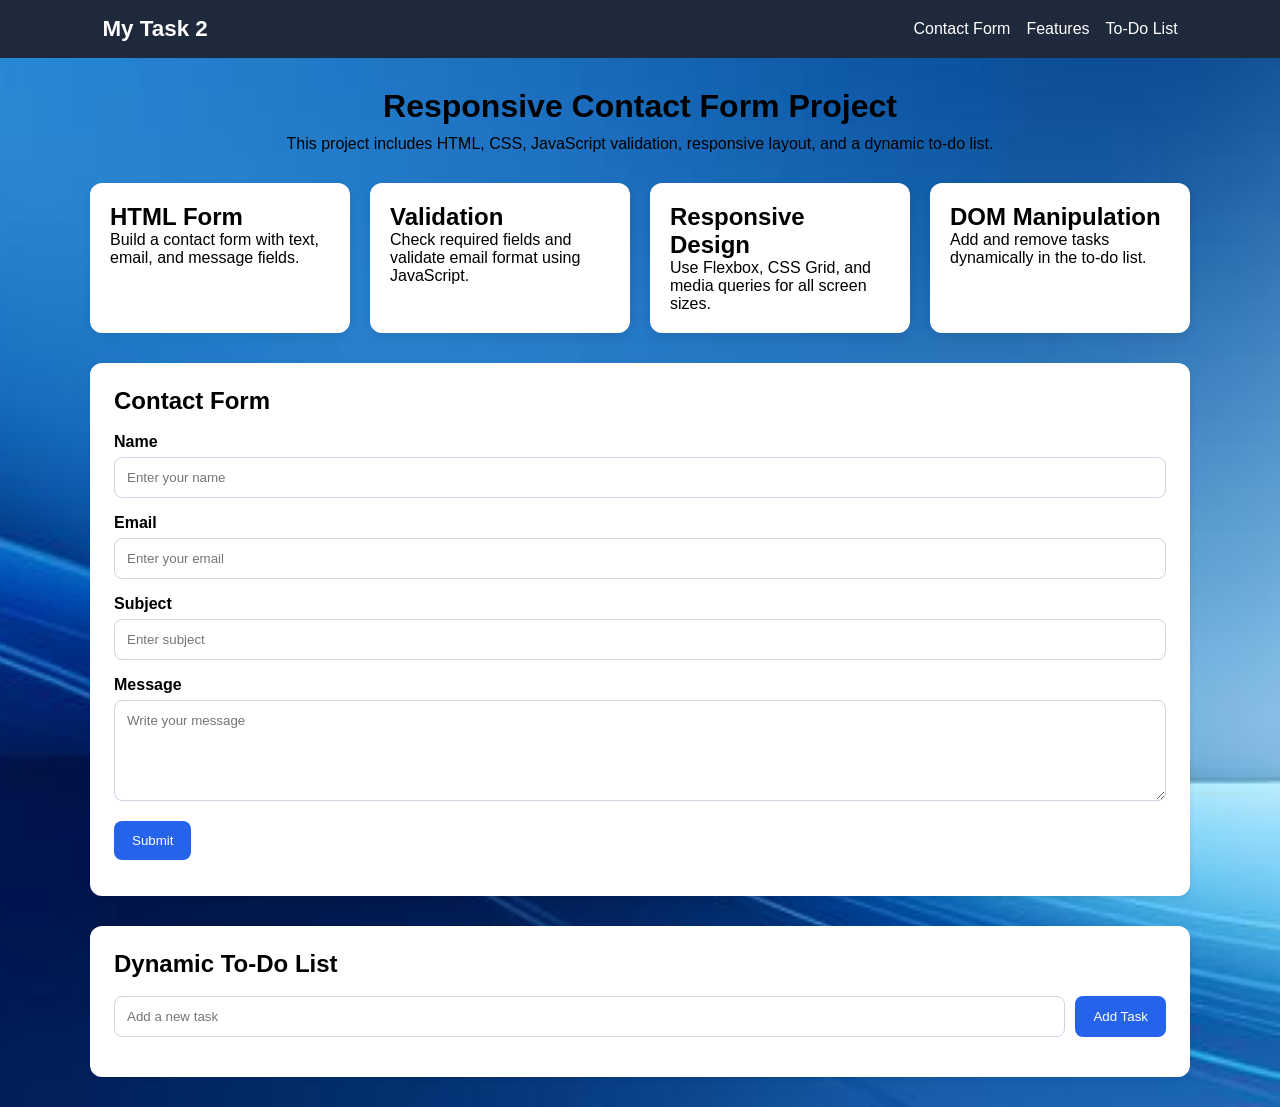
==== index.html @ 902b382a "task-2 apex-planet-internship-task-2" ====
<!DOCTYPE html>
<html lang="en">
<head>
  <meta charset="UTF-8" />
  <meta name="viewport" content="width=device-width, initial-scale=1.0" />
  <title>Task 2 - Contact Form & To-Do List</title>
  <link rel="stylesheet" href="style.css" />
</head>
<body>
  <header class="navbar">
    <div class="logo">My Task 2</div>
    <nav>
      <a href="#contact">Contact Form</a>
      <a href="#features">Features</a>
      <a href="#todo">To-Do List</a>
    </nav>
  </header>

  <main class="container">
    <section class="hero">
      <h1>Responsive Contact Form Project</h1>
      <p>
        This project includes HTML, CSS, JavaScript validation, responsive layout,
        and a dynamic to-do list.
      </p>
    </section>

    <section id="features" class="features">
      <div class="card">
        <h2>HTML Form</h2>
        <p>Build a contact form with text, email, and message fields.</p>
      </div>
      <div class="card">
        <h2>Validation</h2>
        <p>Check required fields and validate email format using JavaScript.</p>
      </div>
      <div class="card">
        <h2>Responsive Design</h2>
        <p>Use Flexbox, CSS Grid, and media queries for all screen sizes.</p>
      </div>
      <div class="card">
        <h2>DOM Manipulation</h2>
        <p>Add and remove tasks dynamically in the to-do list.</p>
      </div>
    </section>

    <section id="contact" class="form-section">
      <h2>Contact Form</h2>
      <form id="contactForm" novalidate>
        <div class="input-group">
          <label for="name">Name</label>
          <input type="text" id="name" placeholder="Enter your name" />
          <small class="error" id="nameError"></small>
        </div>

        <div class="input-group">
          <label for="email">Email</label>
          <input type="email" id="email" placeholder="Enter your email" />
          <small class="error" id="emailError"></small>
        </div>

        <div class="input-group">
          <label for="subject">Subject</label>
          <input type="text" id="subject" placeholder="Enter subject" />
          <small class="error" id="subjectError"></small>
        </div>

        <div class="input-group">
          <label for="message">Message</label>
          <textarea id="message" rows="5" placeholder="Write your message"></textarea>
          <small class="error" id="messageError"></small>
        </div>

        <button type="submit">Submit</button>
        <p class="success" id="successMessage"></p>
      </form>
    </section>

    <section id="todo" class="todo-section">
      <h2>Dynamic To-Do List</h2>
      <div class="todo-box">
        <input type="text" id="taskInput" placeholder="Add a new task" />
        <button id="addTaskBtn">Add Task</button>
      </div>
      <ul id="taskList"></ul>
    </section>
  </main>
<script src="script.js"></script>
</body>
</html>
---- style.css ----
* {
  margin: 0;
  padding: 0;
  box-sizing: border-box;
  font-family: Arial, sans-serif;
}
 body {
  background-image: url("background.jpg");
  background-size: cover;
  background-position: center;
  background-repeat: no-repeat;
}

.navbar {
  display: flex;
  justify-content: space-between;
  align-items: center;
  padding: 16px 8%;
  background: #1e293b;
  color: white;
  flex-wrap: wrap;
  gap: 10px;
}

.navbar .logo {
  font-size: 1.4rem;
  font-weight: bold;
}

.navbar nav {
  display: flex;
  gap: 16px;
  flex-wrap: wrap;
}

.navbar a {
  color: white;
  text-decoration: none;
}

.container {
  width: 90%;
  max-width: 1100px;
  margin: 30px auto;
}

.hero {
  text-align: center;
  margin-bottom: 30px;
}

.hero h1 {
  font-size: 2rem;
  margin-bottom: 10px;
}

.features {
  display: grid;
  grid-template-columns: repeat(4, 1fr);
  gap: 20px;
  margin-bottom: 30px;
}

.card {
  background: white;
  padding: 20px;
  border-radius: 12px;
  box-shadow: 0 4px 12px rgba(0,0,0,0.08);
}

.form-section,
.todo-section {
  background: white;
  padding: 24px;
  border-radius: 12px;
  box-shadow: 0 2px 6px rgba(0,0,0,0.08);
  margin-bottom: 30px;
}

.form-section h2,
.todo-section h2 {
  margin-bottom: 18px;
}

.input-group {
  margin-bottom: 16px;
}

label {
  display: block;
  margin-bottom: 6px;
  font-weight: 600;
}

input,
textarea {
  width: 100%;
  padding: 12px;
  border: 1px solid #cbd5e1;
  border-radius: 8px;
  outline: none;
}

input:focus,
textarea:focus {
  border-color: #2563eb;
}

button {
  background: #2563eb;
  color: white;
  border: none;
  padding: 12px 18px;
  border-radius: 8px;
  cursor: pointer;
}

button:hover {
  background: #1d4ed8;
}

.error {
  color: #dc2626;
  font-size: 0.9rem;
  margin-top: 5px;
  display: block;
}

.success {
  color: #16a34a;
  margin-top: 12px;
  font-weight: bold;
}

.todo-box {
  display: flex;
  gap: 10px;
  margin-bottom: 16px;
}

.todo-box input {
  flex: 1;
}

#taskList {
  list-style: none;
  display: grid;
  gap: 10px;
}

#taskList li {
  display: flex;
  justify-content: space-between;
  align-items: center;
  background: #f8fafc;
  padding: 12px;
  border-radius: 8px;
  border: 1px solid #e2e8f0;
}

.remove-btn {
  background: #ef4444;
}

.remove-btn:hover {
  background: #dc2626;
}

@media (max-width: 992px) {
  .features {
    grid-template-columns: repeat(2, 1fr);
  }
}

@media (max-width: 600px) {
  .navbar {
    flex-direction: column;
    align-items: flex-start;
  }

  .features {
    grid-template-columns: 1fr;
  }

  .todo-box {
    flex-direction: column;
  }

  .todo-box button,
  .todo-box input {
    width: 100%;
  }
}
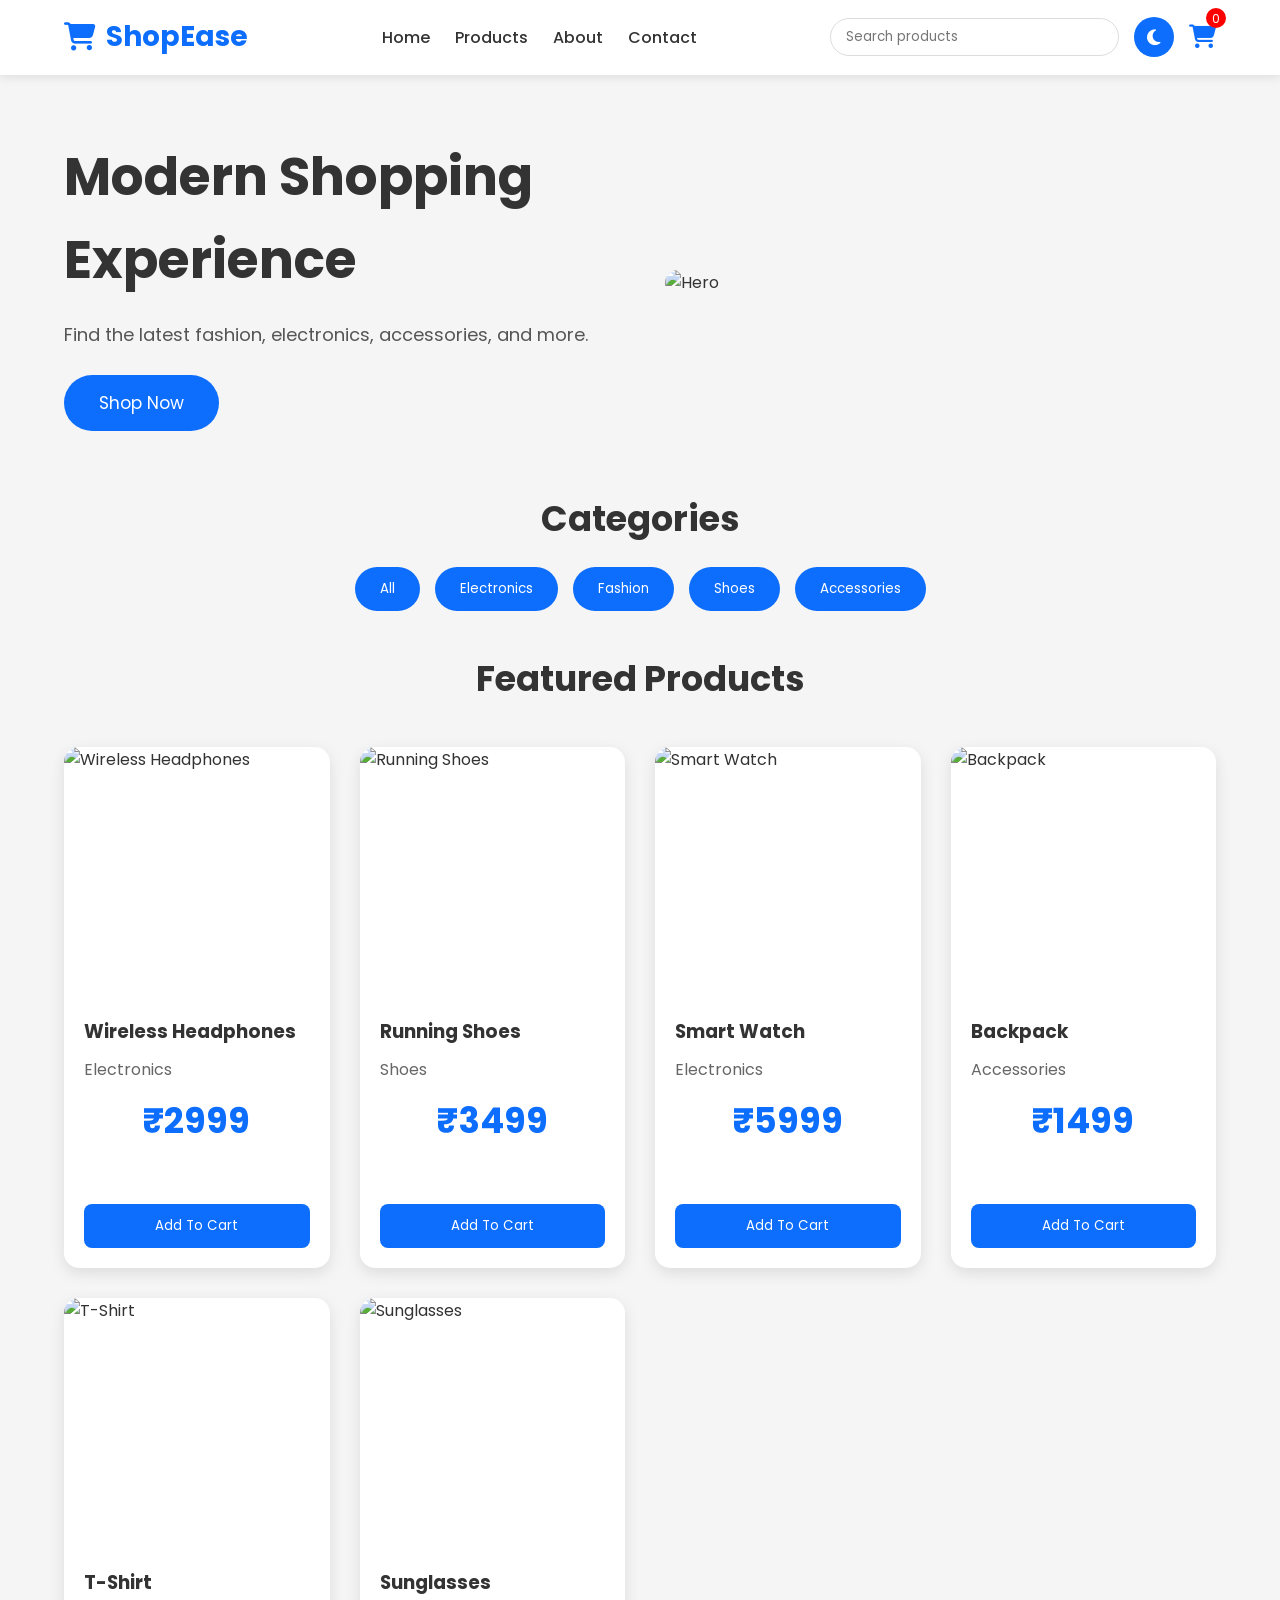
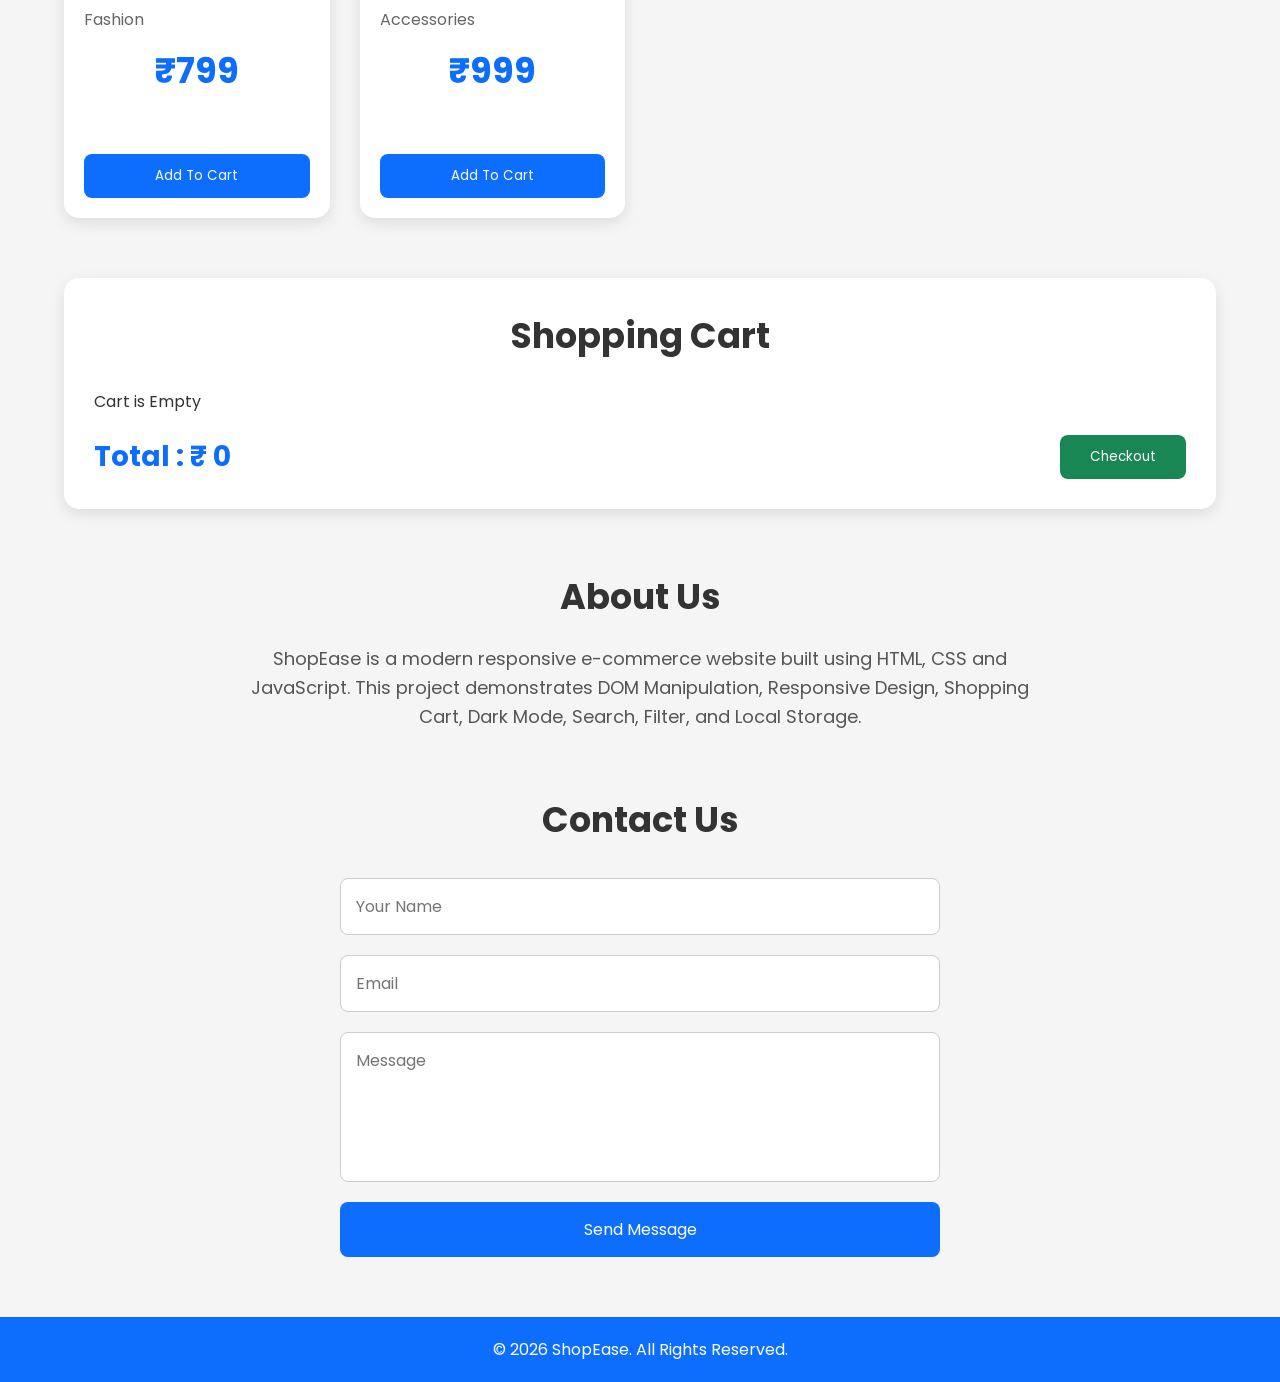
==== commit 3f6a8c0f: "Add files via upload" ====
--- a/index.html
+++ b/index.html
@@ -1,90 +1,286 @@
 <!DOCTYPE html>
 <html lang="en">
 <head>
-  <meta charset="UTF-8" />
-  <meta name="viewport" content="width=device-width, initial-scale=1.0" />
-  <title>Task 2 - Contact Form & To-Do List</title>
-  <link rel="stylesheet" href="style.css" />
+    <meta charset="UTF-8">
+    <meta name="viewport" content="width=device-width, initial-scale=1.0">
+    <title>ShopEase | Capstone Project</title>
+
+    <link rel="stylesheet" href="style.css">
+
+    <!-- Font Awesome -->
+    <link rel="stylesheet"
+    href="https://cdnjs.cloudflare.com/ajax/libs/font-awesome/6.5.1/css/all.min.css">
+
+    <!-- Google Font -->
+    <link href="https://fonts.googleapis.com/css2?family=Poppins:wght@300;400;500;600;700&display=swap" rel="stylesheet">
 </head>
+
 <body>
-  <header class="navbar">
-    <div class="logo">My Task 2</div>
-    <nav>
-      <a href="#contact">Contact Form</a>
-      <a href="#features">Features</a>
-      <a href="#todo">To-Do List</a>
-    </nav>
-  </header>
-
-  <main class="container">
-    <section class="hero">
-      <h1>Responsive Contact Form Project</h1>
-      <p>
-        This project includes HTML, CSS, JavaScript validation, responsive layout,
-        and a dynamic to-do list.
-      </p>
-    </section>
-
-    <section id="features" class="features">
-      <div class="card">
-        <h2>HTML Form</h2>
-        <p>Build a contact form with text, email, and message fields.</p>
-      </div>
-      <div class="card">
-        <h2>Validation</h2>
-        <p>Check required fields and validate email format using JavaScript.</p>
-      </div>
-      <div class="card">
-        <h2>Responsive Design</h2>
-        <p>Use Flexbox, CSS Grid, and media queries for all screen sizes.</p>
-      </div>
-      <div class="card">
-        <h2>DOM Manipulation</h2>
-        <p>Add and remove tasks dynamically in the to-do list.</p>
-      </div>
-    </section>
-
-    <section id="contact" class="form-section">
-      <h2>Contact Form</h2>
-      <form id="contactForm" novalidate>
-        <div class="input-group">
-          <label for="name">Name</label>
-          <input type="text" id="name" placeholder="Enter your name" />
-          <small class="error" id="nameError"></small>
-        </div>
-
-        <div class="input-group">
-          <label for="email">Email</label>
-          <input type="email" id="email" placeholder="Enter your email" />
-          <small class="error" id="emailError"></small>
-        </div>
-
-        <div class="input-group">
-          <label for="subject">Subject</label>
-          <input type="text" id="subject" placeholder="Enter subject" />
-          <small class="error" id="subjectError"></small>
-        </div>
-
-        <div class="input-group">
-          <label for="message">Message</label>
-          <textarea id="message" rows="5" placeholder="Write your message"></textarea>
-          <small class="error" id="messageError"></small>
-        </div>
-
-        <button type="submit">Submit</button>
-        <p class="success" id="successMessage"></p>
-      </form>
-    </section>
-
-    <section id="todo" class="todo-section">
-      <h2>Dynamic To-Do List</h2>
-      <div class="todo-box">
-        <input type="text" id="taskInput" placeholder="Add a new task" />
-        <button id="addTaskBtn">Add Task</button>
-      </div>
-      <ul id="taskList"></ul>
-    </section>
-  </main>
+
+<!-- ================= NAVBAR ================= -->
+
+<header>
+
+<nav class="navbar">
+
+<div class="logo">
+<i class="fa-solid fa-cart-shopping"></i>
+<span>ShopEase</span>
+</div>
+
+<ul class="nav-links">
+
+<li><a href="#home">Home</a></li>
+<li><a href="#products">Products</a></li>
+<li><a href="#about">About</a></li>
+<li><a href="#contact">Contact</a></li>
+
+</ul>
+
+<div class="nav-icons">
+
+<input
+type="text"
+id="search"
+placeholder="Search products">
+
+<button id="darkMode">
+<i class="fa-solid fa-moon"></i>
+</button>
+
+<div class="cart-icon">
+
+<i class="fa-solid fa-cart-shopping"></i>
+
+<span id="cart-count">
+0
+</span>
+
+</div>
+
+</div>
+
+</nav>
+
+</header>
+
+<!-- ================= HERO ================= -->
+
+<section class="hero" id="home">
+
+<div class="hero-text">
+
+<h1>
+Modern Shopping Experience
+</h1>
+
+<p>
+
+Find the latest fashion,
+electronics,
+accessories,
+and more.
+
+</p>
+
+<a href="#products">
+
+<button>
+
+Shop Now
+
+</button>
+
+</a>
+
+</div>
+
+<div class="hero-image">
+
+<img
+src="https://images.unsplash.com/photo-1523275335684-37898b6baf30?w=700"
+loading="lazy"
+alt="Hero">
+
+</div>
+
+</section>
+
+<!-- ================= CATEGORIES ================= -->
+
+<section class="categories">
+
+<h2>
+
+Categories
+
+</h2>
+
+<div class="category-buttons">
+
+<button class="filter-btn" data-category="All">
+All
+</button>
+
+<button class="filter-btn" data-category="Electronics">
+Electronics
+</button>
+
+<button class="filter-btn" data-category="Fashion">
+Fashion
+</button>
+
+<button class="filter-btn" data-category="Shoes">
+Shoes
+</button>
+
+<button class="filter-btn" data-category="Accessories">
+Accessories
+</button>
+
+</div>
+
+</section>
+
+<!-- ================= PRODUCTS ================= -->
+
+<section id="products">
+
+<h2>
+
+Featured Products
+
+</h2>
+
+<div id="product-container" class="products">
+
+<!-- JavaScript Products -->
+
+</div>
+
+</section>
+
+<!-- ================= CART ================= -->
+
+<section class="cart">
+
+<h2>
+
+Shopping Cart
+
+</h2>
+
+<div id="cart-items">
+
+<p>
+
+Cart is Empty
+
+</p>
+
+</div>
+
+<div class="cart-total">
+
+<h3>
+
+Total :
+₹<span id="total">
+0
+</span>
+
+</h3>
+
+<button id="checkout">
+
+Checkout
+
+</button>
+
+</div>
+
+</section>
+
+<!-- ================= ABOUT ================= -->
+
+<section id="about" class="about">
+
+<h2>
+
+About Us
+
+</h2>
+
+<p>
+
+ShopEase is a modern responsive
+e-commerce website built using
+HTML,
+CSS and JavaScript.
+
+This project demonstrates
+DOM Manipulation,
+Responsive Design,
+Shopping Cart,
+Dark Mode,
+Search,
+Filter,
+and Local Storage.
+
+</p>
+
+</section>
+
+<!-- ================= CONTACT ================= -->
+
+<section id="contact">
+
+<h2>
+
+Contact Us
+
+</h2>
+
+<form id="contactForm">
+
+<input
+type="text"
+placeholder="Your Name"
+required>
+
+<input
+type="email"
+placeholder="Email"
+required>
+
+<textarea
+placeholder="Message"
+required></textarea>
+
+<button type="submit">
+
+Send Message
+
+</button>
+
+</form>
+
+</section>
+
+<!-- ================= FOOTER ================= -->
+
+<footer>
+
+<p>
+
+© 2026 ShopEase.
+All Rights Reserved.
+
+</p>
+
+</footer>
+
 <script src="script.js"></script>
+
 </body>
 </html>
--- a/style.css
+++ b/style.css
@@ -1,193 +1,540 @@
-* {
-  margin: 0;
-  padding: 0;
-  box-sizing: border-box;
-  font-family: Arial, sans-serif;
-}
- body {
-  background-image: url("background.jpg");
-  background-size: cover;
-  background-position: center;
-  background-repeat: no-repeat;
-}
-
-.navbar {
-  display: flex;
-  justify-content: space-between;
-  align-items: center;
-  padding: 16px 8%;
-  background: #1e293b;
-  color: white;
-  flex-wrap: wrap;
-  gap: 10px;
-}
-
-.navbar .logo {
-  font-size: 1.4rem;
-  font-weight: bold;
-}
-
-.navbar nav {
-  display: flex;
-  gap: 16px;
-  flex-wrap: wrap;
-}
-
-.navbar a {
-  color: white;
-  text-decoration: none;
-}
-
-.container {
-  width: 90%;
-  max-width: 1100px;
-  margin: 30px auto;
-}
-
-.hero {
-  text-align: center;
-  margin-bottom: 30px;
-}
-
-.hero h1 {
-  font-size: 2rem;
-  margin-bottom: 10px;
-}
-
-.features {
-  display: grid;
-  grid-template-columns: repeat(4, 1fr);
-  gap: 20px;
-  margin-bottom: 30px;
-}
-
-.card {
-  background: white;
-  padding: 20px;
-  border-radius: 12px;
-  box-shadow: 0 4px 12px rgba(0,0,0,0.08);
-}
-
-.form-section,
-.todo-section {
-  background: white;
-  padding: 24px;
-  border-radius: 12px;
-  box-shadow: 0 2px 6px rgba(0,0,0,0.08);
-  margin-bottom: 30px;
-}
-
-.form-section h2,
-.todo-section h2 {
-  margin-bottom: 18px;
-}
-
-.input-group {
-  margin-bottom: 16px;
-}
-
-label {
-  display: block;
-  margin-bottom: 6px;
-  font-weight: 600;
-}
-
-input,
-textarea {
-  width: 100%;
-  padding: 12px;
-  border: 1px solid #cbd5e1;
-  border-radius: 8px;
-  outline: none;
-}
-
-input:focus,
-textarea:focus {
-  border-color: #2563eb;
-}
-
-button {
-  background: #2563eb;
-  color: white;
-  border: none;
-  padding: 12px 18px;
-  border-radius: 8px;
-  cursor: pointer;
-}
-
-button:hover {
-  background: #1d4ed8;
-}
-
-.error {
-  color: #dc2626;
-  font-size: 0.9rem;
-  margin-top: 5px;
-  display: block;
-}
-
-.success {
-  color: #16a34a;
-  margin-top: 12px;
-  font-weight: bold;
-}
-
-.todo-box {
-  display: flex;
-  gap: 10px;
-  margin-bottom: 16px;
-}
-
-.todo-box input {
-  flex: 1;
-}
-
-#taskList {
-  list-style: none;
-  display: grid;
-  gap: 10px;
-}
-
-#taskList li {
-  display: flex;
-  justify-content: space-between;
-  align-items: center;
-  background: #f8fafc;
-  padding: 12px;
-  border-radius: 8px;
-  border: 1px solid #e2e8f0;
-}
-
-.remove-btn {
-  background: #ef4444;
-}
-
-.remove-btn:hover {
-  background: #dc2626;
-}
-
-@media (max-width: 992px) {
-  .features {
-    grid-template-columns: repeat(2, 1fr);
-  }
-}
-
-@media (max-width: 600px) {
-  .navbar {
-    flex-direction: column;
-    align-items: flex-start;
-  }
-
-  .features {
-    grid-template-columns: 1fr;
-  }
-
-  .todo-box {
-    flex-direction: column;
-  }
-
-  .todo-box button,
-  .todo-box input {
-    width: 100%;
-  }
+/* ===========================
+   GOOGLE FONT & RESET
+=========================== */
+
+@import url('https://fonts.googleapis.com/css2?family=Poppins:wght@300;400;500;600;700&display=swap');
+
+*{
+    margin:0;
+    padding:0;
+    box-sizing:border-box;
+    font-family:'Poppins',sans-serif;
+}
+
+html{
+    scroll-behavior:smooth;
+}
+
+body{
+    background:#f5f5f5;
+    color:#333;
+    line-height:1.6;
+}
+
+img{
+    width:100%;
+    display:block;
+}
+
+a{
+    text-decoration:none;
+    color:inherit;
+}
+
+button{
+    cursor:pointer;
+    border:none;
+}
+
+/* ===========================
+        NAVBAR
+=========================== */
+
+header{
+    width:100%;
+    background:#ffffff;
+    box-shadow:0 2px 10px rgba(0,0,0,.1);
+    position:sticky;
+    top:0;
+    z-index:1000;
+}
+
+.navbar{
+    width:90%;
+    margin:auto;
+    display:flex;
+    justify-content:space-between;
+    align-items:center;
+    padding:15px 0;
+}
+
+.logo{
+    display:flex;
+    align-items:center;
+    gap:10px;
+    font-size:28px;
+    color:#0d6efd;
+    font-weight:700;
+}
+
+.nav-links{
+    display:flex;
+    list-style:none;
+    gap:25px;
+}
+
+.nav-links a{
+    font-weight:500;
+    transition:.3s;
+}
+
+.nav-links a:hover{
+    color:#0d6efd;
+}
+
+.nav-icons{
+    display:flex;
+    align-items:center;
+    gap:15px;
+}
+
+#search{
+    padding:8px 15px;
+    border-radius:30px;
+    border:1px solid #ddd;
+    outline:none;
+}
+
+#darkMode{
+    width:40px;
+    height:40px;
+    border-radius:50%;
+    background:#0d6efd;
+    color:white;
+    font-size:18px;
+}
+
+.cart-icon{
+    position:relative;
+    font-size:24px;
+    color:#0d6efd;
+}
+
+#cart-count{
+    position:absolute;
+    top:-10px;
+    right:-10px;
+    background:red;
+    color:white;
+    width:20px;
+    height:20px;
+    border-radius:50%;
+    display:flex;
+    justify-content:center;
+    align-items:center;
+    font-size:12px;
+}
+
+/* ===========================
+          HERO
+=========================== */
+
+.hero{
+    width:90%;
+    margin:60px auto;
+    display:grid;
+    grid-template-columns:repeat(2,1fr);
+    align-items:center;
+    gap:50px;
+}
+
+.hero-text h1{
+    font-size:52px;
+    margin-bottom:20px;
+}
+
+.hero-text p{
+    font-size:18px;
+    margin-bottom:25px;
+    color:#555;
+}
+
+.hero button{
+    padding:15px 35px;
+    background:#0d6efd;
+    color:white;
+    border-radius:30px;
+    font-size:17px;
+}
+
+.hero-image img{
+    border-radius:20px;
+}
+
+/* ===========================
+      CATEGORY BUTTONS
+=========================== */
+
+.categories{
+    width:90%;
+    margin:auto;
+    text-align:center;
+}
+
+.categories h2{
+    margin-bottom:20px;
+    font-size:35px;
+}
+
+.category-buttons{
+    display:flex;
+    justify-content:center;
+    flex-wrap:wrap;
+    gap:15px;
+    margin-bottom:40px;
+}
+
+.filter-btn{
+    padding:12px 25px;
+    background:#0d6efd;
+    color:white;
+    border-radius:30px;
+    transition:.3s;
+}
+
+.filter-btn:hover{
+    background:#084298;
+}
+
+/* ===========================
+      PRODUCTS
+=========================== */
+
+#products{
+    width:90%;
+    margin:auto;
+    margin-top:40px;
+}
+
+#products h2{
+    text-align:center;
+    font-size:35px;
+    margin-bottom:40px;
+}
+
+.products{
+    display:grid;
+    grid-template-columns:repeat(auto-fit,minmax(260px,1fr));
+    gap:30px;
+}
+
+.product{
+    background:white;
+    border-radius:15px;
+    overflow:hidden;
+    box-shadow:0 5px 15px rgba(0,0,0,.1);
+    transition:.3s;
+}
+
+.product:hover{
+    transform:translateY(-10px);
+}
+
+.product img{
+    height:250px;
+    object-fit:cover;
+}
+
+.product-content{
+    padding:20px;
+}
+
+.product-content h3{
+    margin-bottom:10px;
+}
+
+.product-content p{
+    color:#666;
+    margin-bottom:10px;
+}
+
+.price{
+    font-size:22px;
+    color:#0d6efd;
+    font-weight:bold;
+}
+
+.add-cart{
+    width:100%;
+    margin-top:15px;
+    padding:12px;
+    background:#0d6efd;
+    color:white;
+    border-radius:8px;
+    transition:.3s;
+}
+
+.add-cart:hover{
+    background:#084298;
+}/* ===========================
+        SHOPPING CART
+=========================== */
+
+.cart{
+    width:90%;
+    margin:60px auto;
+    background:#fff;
+    padding:30px;
+    border-radius:15px;
+    box-shadow:0 5px 15px rgba(0,0,0,.1);
+}
+
+.cart h2{
+    text-align:center;
+    margin-bottom:25px;
+    font-size:35px;
+}
+
+#cart-items{
+    margin-bottom:20px;
+}
+
+.cart-item{
+    display:flex;
+    justify-content:space-between;
+    align-items:center;
+    padding:15px 0;
+    border-bottom:1px solid #ddd;
+}
+
+.cart-item h4{
+    margin-bottom:5px;
+}
+
+.cart-item button{
+    background:#dc3545;
+    color:#fff;
+    padding:8px 12px;
+    border-radius:5px;
+}
+
+.cart-total{
+    display:flex;
+    justify-content:space-between;
+    align-items:center;
+    margin-top:20px;
+}
+
+.cart-total h3{
+    color:#0d6efd;
+    font-size:28px;
+}
+
+#checkout{
+    padding:12px 30px;
+    background:#198754;
+    color:#fff;
+    border-radius:8px;
+    transition:.3s;
+}
+
+#checkout:hover{
+    background:#157347;
+}
+
+/* ===========================
+        ABOUT SECTION
+=========================== */
+
+.about{
+    width:90%;
+    margin:60px auto;
+    text-align:center;
+}
+
+.about h2{
+    font-size:35px;
+    margin-bottom:20px;
+}
+
+.about p{
+    max-width:800px;
+    margin:auto;
+    color:#555;
+    font-size:18px;
+}
+
+/* ===========================
+      CONTACT SECTION
+=========================== */
+
+#contact{
+    width:90%;
+    margin:60px auto;
+}
+
+#contact h2{
+    text-align:center;
+    font-size:35px;
+    margin-bottom:30px;
+}
+
+#contactForm{
+    max-width:600px;
+    margin:auto;
+    display:flex;
+    flex-direction:column;
+    gap:20px;
+}
+
+#contactForm input,
+#contactForm textarea{
+    padding:15px;
+    border:1px solid #ccc;
+    border-radius:8px;
+    outline:none;
+    font-size:16px;
+}
+
+#contactForm textarea{
+    resize:none;
+    height:150px;
+}
+
+#contactForm button{
+    background:#0d6efd;
+    color:#fff;
+    padding:15px;
+    border-radius:8px;
+    font-size:16px;
+}
+
+#contactForm button:hover{
+    background:#084298;
+}
+
+/* ===========================
+          FOOTER
+=========================== */
+
+footer{
+    background:#0d6efd;
+    color:#fff;
+    text-align:center;
+    padding:20px;
+    margin-top:50px;
+}
+
+/* ===========================
+        DARK MODE
+=========================== */
+
+body.dark{
+    background:#121212;
+    color:#f1f1f1;
+}
+
+body.dark header{
+    background:#1f1f1f;
+}
+
+body.dark .product,
+body.dark .cart,
+body.dark #contactForm,
+body.dark .about{
+    background:#1e1e1e;
+    color:#fff;
+}
+
+body.dark input,
+body.dark textarea{
+    background:#2d2d2d;
+    color:#fff;
+    border:1px solid #555;
+}
+
+body.dark .nav-links a{
+    color:#fff;
+}
+
+body.dark .product-content p,
+body.dark .about p{
+    color:#ddd;
+}
+
+/* ===========================
+        RESPONSIVE
+=========================== */
+
+@media(max-width:992px){
+
+.hero{
+    grid-template-columns:1fr;
+    text-align:center;
+}
+
+.hero-text h1{
+    font-size:40px;
+}
+
+.navbar{
+    flex-direction:column;
+    gap:20px;
+}
+
+.nav-links{
+    flex-wrap:wrap;
+    justify-content:center;
+}
+
+.cart-total{
+    flex-direction:column;
+    gap:20px;
+}
+
+}
+
+@media(max-width:768px){
+
+.hero-text h1{
+    font-size:32px;
+}
+
+#search{
+    width:180px;
+}
+
+.products{
+    grid-template-columns:1fr;
+}
+
+.category-buttons{
+    flex-direction:column;
+}
+
+.filter-btn{
+    width:100%;
+}
+
+.cart-item{
+    flex-direction:column;
+    align-items:flex-start;
+    gap:10px;
+}
+
+}
+
+@media(max-width:480px){
+
+.logo{
+    font-size:22px;
+}
+
+.nav-links{
+    gap:12px;
+    font-size:14px;
+}
+
+.hero button{
+    width:100%;
+}
+
+#contactForm{
+    width:100%;
+}
+
+.cart-total h3{
+    font-size:22px;
+}
+
 }
